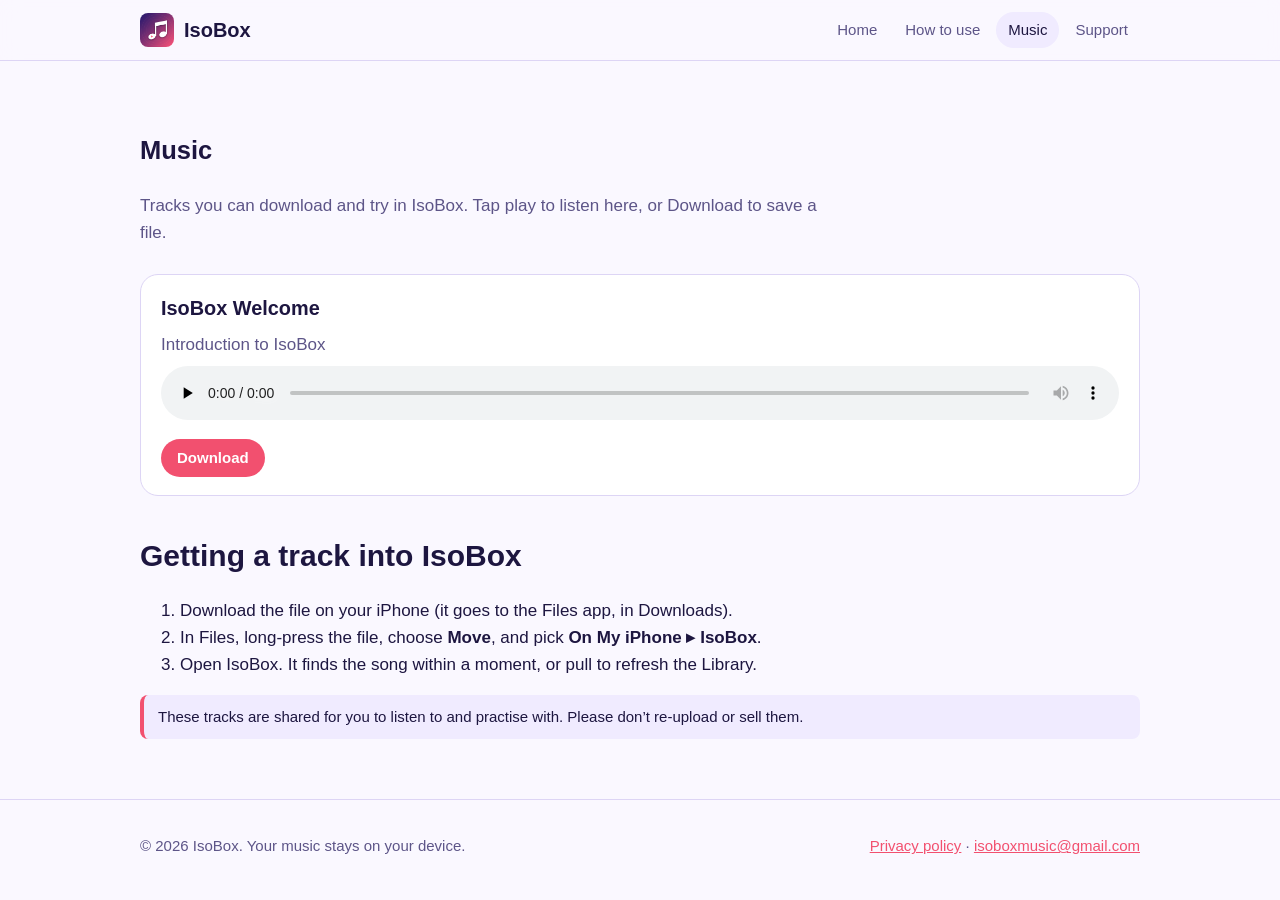
==== music.html @ 24354299 "Add IsoBox Pages" ====
<!doctype html>
<html lang="en-GB"><head><meta charset="utf-8"><meta name="viewport" content="width=device-width,initial-scale=1">
<title>Music &middot; IsoBox</title><meta name="description" content="Download tracks to try in IsoBox.">
<link rel="icon" href="images/icon.png"><link rel="stylesheet" href="style.css">
<script src="site-config.js"></script></head><body>
<header class="site"><div class="wrap"><a class="brand" href="index.html"><img src="images/icon.png" alt="">IsoBox</a><nav><a href="index.html">Home</a><a href="guide.html">How to use</a><a href="music.html" class="on">Music</a><a href="support.html">Support</a></nav></div></header>
<section><div class="wrap"><h1>Music</h1><p class="lead">Tracks you can download and try in IsoBox. Tap play to listen here, or Download to save a file.</p>
<div id="tracks"></div>
<h2 style="margin-top:36px">Getting a track into IsoBox</h2>
<ol><li>Download the file on your iPhone (it goes to the Files app, in Downloads).</li><li>In Files, long-press the file, choose <strong>Move</strong>, and pick <strong>On My iPhone &#9656; IsoBox</strong>.</li><li>Open IsoBox. It finds the song within a moment, or pull to refresh the Library.</li></ol>
<div class="tip">These tracks are shared for you to listen to and practise with. Please don&rsquo;t re-upload or sell them.</div></div></section>
<footer><div class="wrap"><span>&copy; <span id="year"></span> IsoBox. Your music stays on your device.</span>
<span><a data-privacy href="#">Privacy policy</a> &middot; <a data-email href="#">Contact</a></span></div></footer>
<script src="site.js"></script></body></html>
---- style.css ----
:root{--bg:#120d2b;--bg2:#1c1442;--card:#231a52;--text:#f4f1ff;--muted:#b9b1dc;--accent:#f2506f;--accent2:#7b4bd6;--line:#3a2f78;--radius:18px}
@media (prefers-color-scheme: light){:root{--bg:#faf8ff;--bg2:#f0ebff;--card:#ffffff;--text:#1d1640;--muted:#5d5588;--line:#ddd5f5}}
*{box-sizing:border-box}html{scroll-behavior:smooth}
body{margin:0;background:var(--bg);color:var(--text);font:17px/1.6 -apple-system,BlinkMacSystemFont,"Segoe UI",Roboto,Helvetica,Arial,sans-serif}
a{color:var(--accent)}img{max-width:100%;height:auto}
.wrap{max-width:1040px;margin:0 auto;padding:0 20px}
header.site{position:sticky;top:0;z-index:10;background:color-mix(in srgb,var(--bg) 88%,transparent);backdrop-filter:blur(10px);border-bottom:1px solid var(--line)}
header.site .wrap{display:flex;align-items:center;gap:16px;min-height:60px;flex-wrap:wrap}
.brand{display:flex;align-items:center;gap:10px;font-weight:700;font-size:20px;color:var(--text);text-decoration:none}
.brand img{width:34px;height:34px;border-radius:8px}
nav{margin-left:auto;display:flex;gap:4px;flex-wrap:wrap}
nav a{color:var(--muted);text-decoration:none;padding:6px 12px;border-radius:999px;font-size:15px}
nav a:hover,nav a.on{color:var(--text);background:var(--bg2)}
.hero{background:linear-gradient(135deg,#2a1a6e,#7b2f86 55%,#f2506f);color:#fff;padding:64px 0 56px}
.hero .wrap{display:grid;grid-template-columns:1.2fr .8fr;gap:36px;align-items:center}
.hero h1{font-size:clamp(34px,6vw,54px);line-height:1.1;margin:0 0 14px}
.hero p{font-size:19px;opacity:.95;margin:0 0 22px}
.hero img.shot{max-width:280px;margin:auto;display:block;border-radius:28px;box-shadow:0 20px 50px rgba(0,0,0,.45)}
.btn{display:inline-block;background:var(--accent);color:#fff;text-decoration:none;font-weight:600;padding:12px 22px;border-radius:999px;border:0;cursor:pointer}
.btn.ghost{background:transparent;border:2px solid #fff}.btn.small{padding:7px 16px;font-size:15px}
.btn.soon{background:#8a8aa8;cursor:default}
.btns{display:flex;gap:12px;flex-wrap:wrap}
section{padding:48px 0}section.alt{background:var(--bg2)}
h2{font-size:30px;margin:0 0 8px}h3{margin:0 0 6px}
.lead{color:var(--muted);max-width:680px;margin:0 0 28px}
.grid{display:grid;grid-template-columns:repeat(auto-fit,minmax(250px,1fr));gap:18px}
.card{background:var(--card);border:1px solid var(--line);border-radius:var(--radius);padding:22px}
.card .ico{font-size:28px}.card p{margin:6px 0 0;color:var(--muted)}
.shots{display:grid;grid-template-columns:repeat(auto-fit,minmax(190px,1fr));gap:20px;align-items:start}
.shots figure{margin:0;text-align:center}.shots img{border-radius:22px;border:1px solid var(--line);box-shadow:0 10px 30px rgba(0,0,0,.25)}
figcaption{color:var(--muted);font-size:14px;margin-top:8px}
.guide{display:grid;grid-template-columns:230px 1fr;gap:36px;padding:40px 0}
.toc{position:sticky;top:76px;align-self:start;max-height:calc(100vh - 100px);overflow:auto;font-size:15px}
.toc a{display:block;color:var(--muted);text-decoration:none;padding:5px 0}.toc a:hover{color:var(--accent)}
.topic{padding:8px 0 34px;border-bottom:1px solid var(--line);margin-bottom:30px}
.topic .row{display:grid;grid-template-columns:1fr 200px;gap:26px;align-items:start}
.topic img{border-radius:20px;border:1px solid var(--line)}
.topic ol,.topic ul{padding-left:22px}.topic li{margin:4px 0}
.tip{background:var(--bg2);border-left:4px solid var(--accent);padding:10px 14px;border-radius:8px;margin:12px 0;font-size:15px}
.track{background:var(--card);border:1px solid var(--line);border-radius:var(--radius);padding:18px 20px;margin-bottom:14px}
.track audio{width:100%;margin:8px 0 10px}.track p{margin:0;color:var(--muted)}
details{background:var(--card);border:1px solid var(--line);border-radius:12px;padding:12px 16px;margin-bottom:10px}
summary{cursor:pointer;font-weight:600}
footer{padding:34px 0;border-top:1px solid var(--line);color:var(--muted);font-size:15px}
footer .wrap{display:flex;gap:18px;flex-wrap:wrap;justify-content:space-between}
@media(max-width:760px){.hero .wrap,.guide,.topic .row{grid-template-columns:1fr}.toc{position:static;max-height:none}.hero img.shot{max-width:220px}.topic .row img{max-width:200px}nav{margin-left:0}}
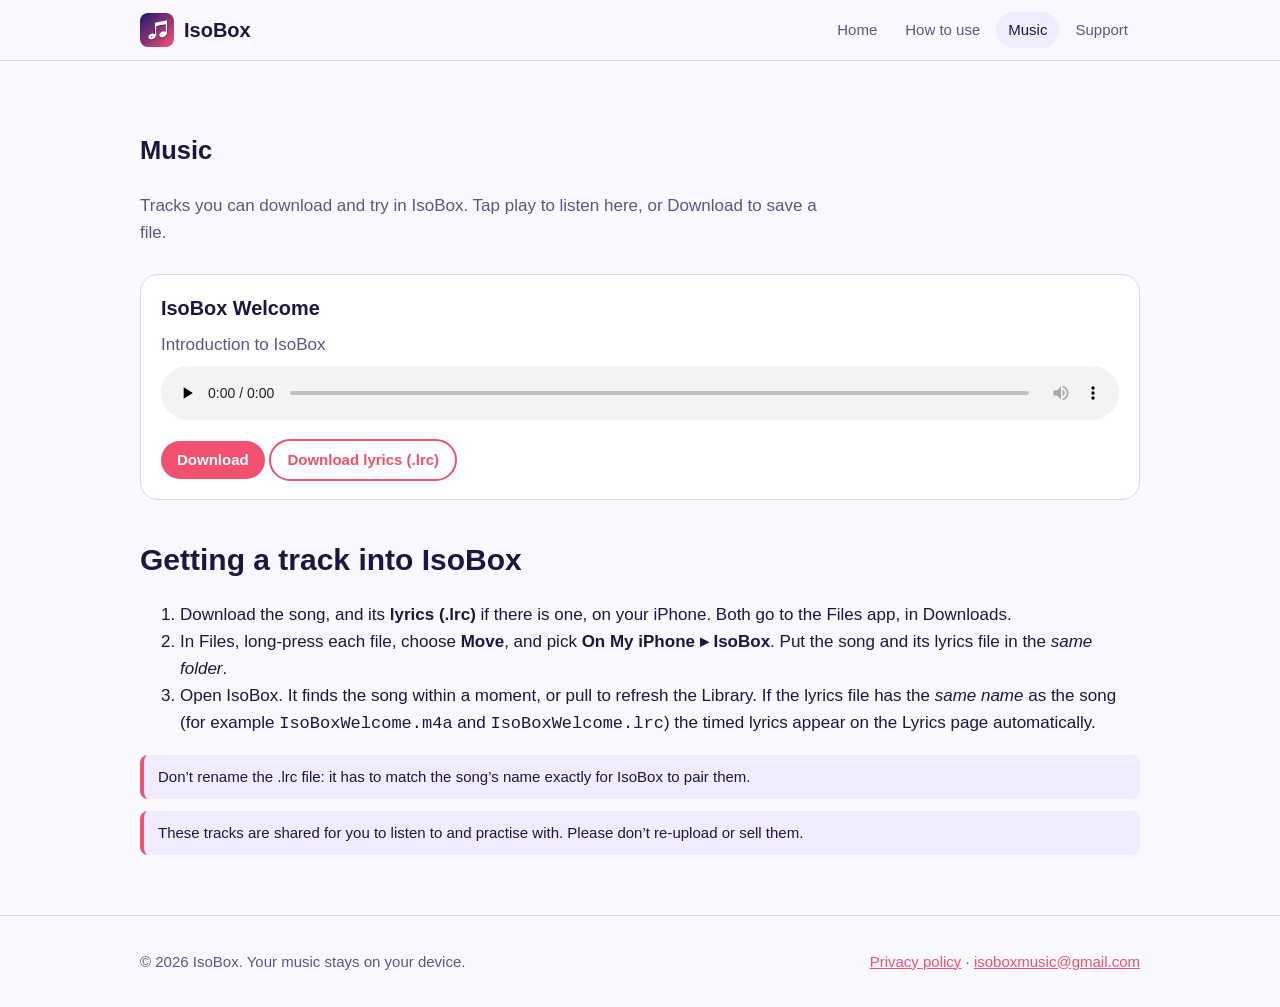
==== commit a50c1877: "Added Lrc file" ====
--- a/music.html
+++ b/music.html
@@ -7,7 +7,8 @@
 <section><div class="wrap"><h1>Music</h1><p class="lead">Tracks you can download and try in IsoBox. Tap play to listen here, or Download to save a file.</p>
 <div id="tracks"></div>
 <h2 style="margin-top:36px">Getting a track into IsoBox</h2>
-<ol><li>Download the file on your iPhone (it goes to the Files app, in Downloads).</li><li>In Files, long-press the file, choose <strong>Move</strong>, and pick <strong>On My iPhone &#9656; IsoBox</strong>.</li><li>Open IsoBox. It finds the song within a moment, or pull to refresh the Library.</li></ol>
+<ol><li>Download the song, and its <strong>lyrics (.lrc)</strong> if there is one, on your iPhone. Both go to the Files app, in Downloads.</li><li>In Files, long-press each file, choose <strong>Move</strong>, and pick <strong>On My iPhone &#9656; IsoBox</strong>. Put the song and its lyrics file in the <em>same folder</em>.</li><li>Open IsoBox. It finds the song within a moment, or pull to refresh the Library. If the lyrics file has the <em>same name</em> as the song (for example <code>IsoBoxWelcome.m4a</code> and <code>IsoBoxWelcome.lrc</code>) the timed lyrics appear on the Lyrics page automatically.</li></ol>
+<div class="tip">Don&rsquo;t rename the .lrc file: it has to match the song&rsquo;s name exactly for IsoBox to pair them.</div>
 <div class="tip">These tracks are shared for you to listen to and practise with. Please don&rsquo;t re-upload or sell them.</div></div></section>
 <footer><div class="wrap"><span>&copy; <span id="year"></span> IsoBox. Your music stays on your device.</span>
 <span><a data-privacy href="#">Privacy policy</a> &middot; <a data-email href="#">Contact</a></span></div></footer>
--- a/style.css
+++ b/style.css
@@ -18,6 +18,7 @@
 .hero img.shot{max-width:280px;margin:auto;display:block;border-radius:28px;box-shadow:0 20px 50px rgba(0,0,0,.45)}
 .btn{display:inline-block;background:var(--accent);color:#fff;text-decoration:none;font-weight:600;padding:12px 22px;border-radius:999px;border:0;cursor:pointer}
 .btn.ghost{background:transparent;border:2px solid #fff}.btn.small{padding:7px 16px;font-size:15px}
+.btn.ghost2{background:transparent;border:2px solid var(--accent);color:var(--accent)}
 .btn.soon{background:#8a8aa8;cursor:default}
 .btns{display:flex;gap:12px;flex-wrap:wrap}
 section{padding:48px 0}section.alt{background:var(--bg2)}
